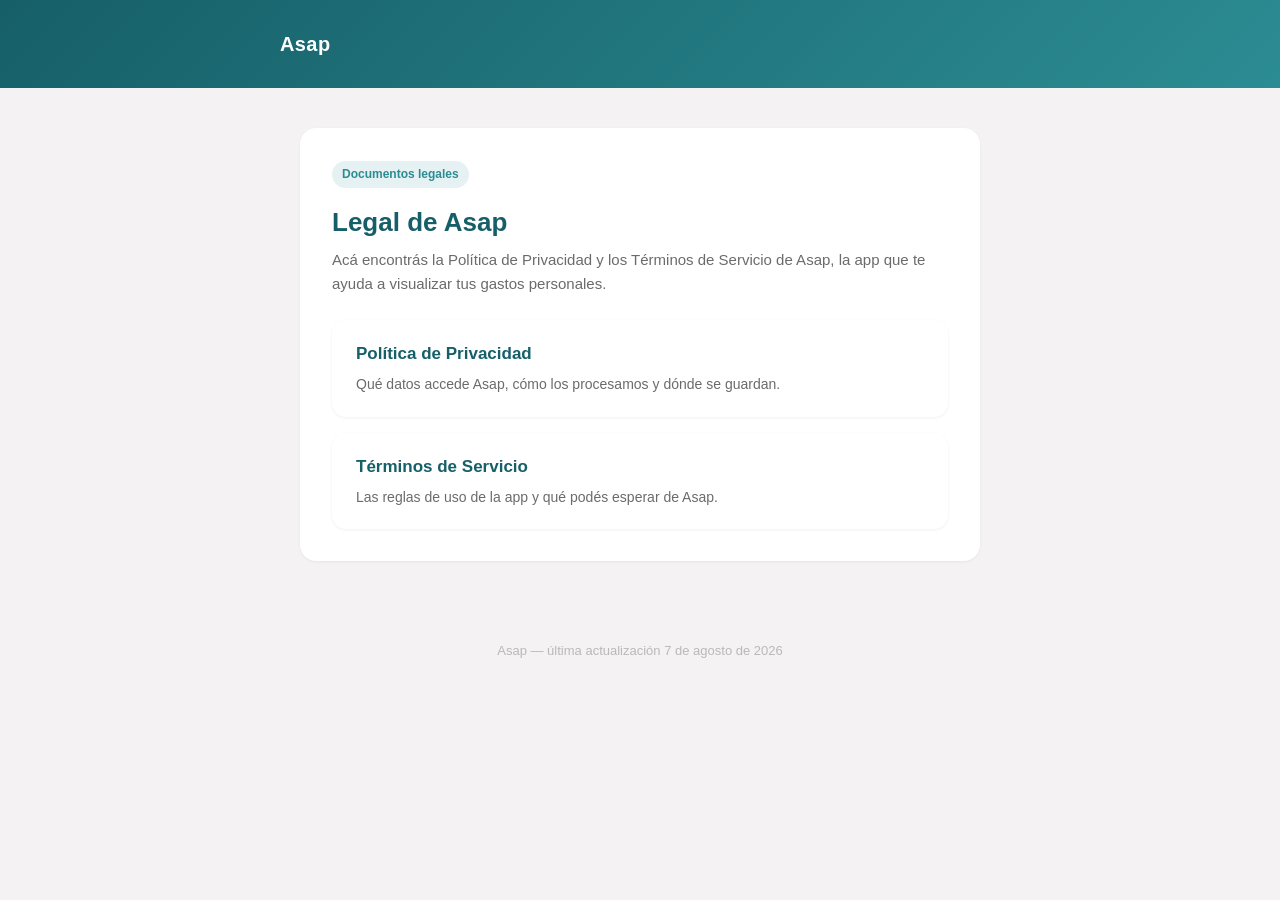
==== index.html @ d40ad3cb "Sitio inicial: Política de Privacidad y Términos de Servicio de Asap" ====
<!doctype html>
<html lang="es">
<head>
<meta charset="utf-8">
<meta name="viewport" content="width=device-width, initial-scale=1">
<title>Asap — Legal</title>
<meta name="description" content="Política de Privacidad y Términos de Servicio de Asap.">
<link rel="stylesheet" href="style.css">
</head>
<body>
<header>
  <div class="inner">
    <a class="brand" href="./">Asap</a>
  </div>
</header>
<main>
  <div class="card">
    <span class="badge">Documentos legales</span>
    <h1>Legal de Asap</h1>
    <p style="color:var(--graphite)">Acá encontrás la Política de Privacidad y los Términos de Servicio de Asap, la app que te ayuda a visualizar tus gastos personales.</p>
    <div class="index-links">
      <a class="tile" href="privacy-policy.html">
        <span class="title">Política de Privacidad</span>
        <span class="desc">Qué datos accede Asap, cómo los procesamos y dónde se guardan.</span>
      </a>
      <a class="tile" href="terms-of-service.html">
        <span class="title">Términos de Servicio</span>
        <span class="desc">Las reglas de uso de la app y qué podés esperar de Asap.</span>
      </a>
    </div>
  </div>
</main>
<footer>
  Asap — última actualización 7 de agosto de 2026
</footer>
</body>
</html>
---- style.css ----
:root {
  --primary: #165F68;
  --lagoon: #2C8C93;
  --linen: #F4F2F2;
  --onyx: #1A1A1A;
  --graphite: #6B6B6B;
  --pumice: #B9B9B9;
  --pearl: #EBEAEB;
  --white: #FFFFFF;
}

* {
  box-sizing: border-box;
}

body {
  margin: 0;
  background: var(--linen);
  color: var(--onyx);
  font-family: -apple-system, BlinkMacSystemFont, 'Segoe UI', Roboto, Helvetica, Arial, sans-serif;
  line-height: 1.6;
}

header {
  background: linear-gradient(135deg, var(--primary), var(--lagoon));
  color: var(--white);
  padding: 28px 20px;
}

header .inner {
  max-width: 720px;
  margin: 0 auto;
  display: flex;
  align-items: center;
  justify-content: space-between;
  flex-wrap: wrap;
  gap: 12px;
}

header .brand {
  font-size: 20px;
  font-weight: 700;
  letter-spacing: 0.02em;
  text-decoration: none;
  color: var(--white);
}

header nav a {
  color: var(--white);
  text-decoration: none;
  font-size: 14px;
  opacity: 0.9;
  margin-left: 18px;
}

header nav a:hover {
  opacity: 1;
  text-decoration: underline;
}

main {
  max-width: 720px;
  margin: 0 auto;
  padding: 40px 20px 80px;
}

.card {
  background: var(--white);
  border-radius: 16px;
  padding: 32px;
  box-shadow: 0 1px 3px rgba(0, 0, 0, 0.06);
}

.meta {
  color: var(--graphite);
  font-size: 13px;
  margin-bottom: 28px;
  padding-bottom: 20px;
  border-bottom: 1px solid var(--pearl);
}

h1 {
  font-size: 26px;
  margin: 0 0 4px;
  color: var(--primary);
}

h2 {
  font-size: 18px;
  color: var(--primary);
  margin-top: 36px;
  margin-bottom: 10px;
}

p, li {
  color: var(--onyx);
  font-size: 15px;
}

p {
  margin: 0 0 14px;
}

ul {
  margin: 0 0 14px;
  padding-left: 20px;
}

li {
  margin-bottom: 6px;
}

a {
  color: var(--primary);
}

strong {
  color: var(--onyx);
}

.callout {
  background: var(--linen);
  border-left: 3px solid var(--lagoon);
  border-radius: 8px;
  padding: 14px 18px;
  font-size: 14px;
  color: var(--graphite);
  margin: 0 0 20px;
}

.badge {
  display: inline-block;
  font-size: 12px;
  font-weight: 600;
  color: var(--lagoon);
  background: rgba(44, 140, 147, 0.12);
  padding: 4px 10px;
  border-radius: 999px;
  margin-bottom: 14px;
}

footer {
  max-width: 720px;
  margin: 0 auto;
  padding: 0 20px 60px;
  color: var(--pumice);
  font-size: 13px;
  text-align: center;
}

footer a {
  color: var(--graphite);
}

.index-links {
  display: grid;
  gap: 16px;
  margin-top: 24px;
}

.index-links a.tile {
  display: block;
  background: var(--white);
  border-radius: 14px;
  padding: 20px 24px;
  text-decoration: none;
  box-shadow: 0 1px 3px rgba(0, 0, 0, 0.06);
  transition: transform 0.15s ease;
}

.index-links a.tile:hover {
  transform: translateY(-2px);
}

.index-links a.tile .title {
  color: var(--primary);
  font-weight: 700;
  font-size: 17px;
  display: block;
  margin-bottom: 4px;
}

.index-links a.tile .desc {
  color: var(--graphite);
  font-size: 14px;
}
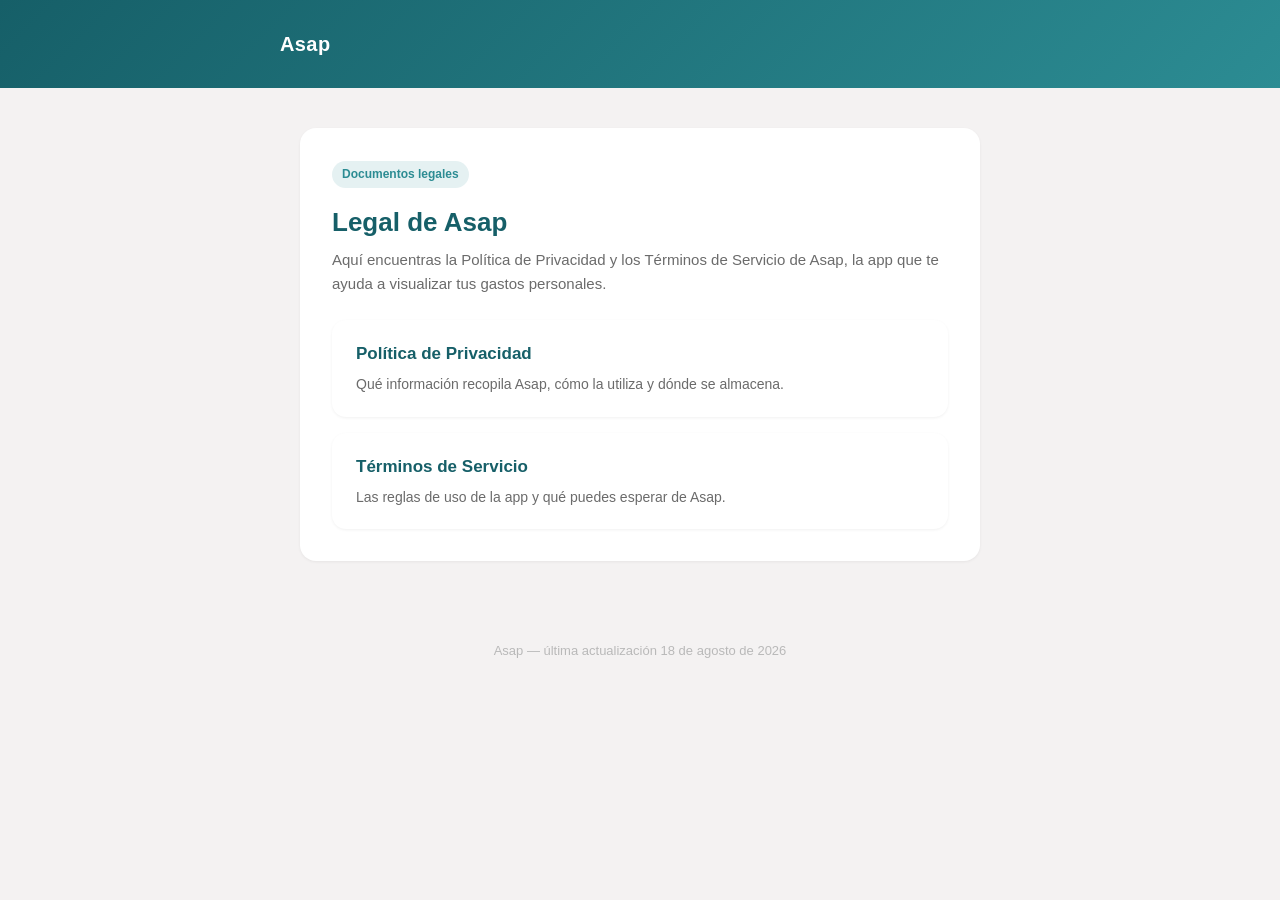
==== commit 51149476: "Reescribir en tono corporativo y tuteo; corregir sincronizacion de cuenta ya activa La Politica de P" ====
--- a/index.html
+++ b/index.html
@@ -17,21 +17,21 @@
   <div class="card">
     <span class="badge">Documentos legales</span>
     <h1>Legal de Asap</h1>
-    <p style="color:var(--graphite)">Acá encontrás la Política de Privacidad y los Términos de Servicio de Asap, la app que te ayuda a visualizar tus gastos personales.</p>
+    <p style="color:var(--graphite)">Aquí encuentras la Política de Privacidad y los Términos de Servicio de Asap, la app que te ayuda a visualizar tus gastos personales.</p>
     <div class="index-links">
       <a class="tile" href="privacy-policy.html">
         <span class="title">Política de Privacidad</span>
-        <span class="desc">Qué datos accede Asap, cómo los procesamos y dónde se guardan.</span>
+        <span class="desc">Qué información recopila Asap, cómo la utiliza y dónde se almacena.</span>
       </a>
       <a class="tile" href="terms-of-service.html">
         <span class="title">Términos de Servicio</span>
-        <span class="desc">Las reglas de uso de la app y qué podés esperar de Asap.</span>
+        <span class="desc">Las reglas de uso de la app y qué puedes esperar de Asap.</span>
       </a>
     </div>
   </div>
 </main>
 <footer>
-  Asap — última actualización 7 de agosto de 2026
+  Asap — última actualización 18 de agosto de 2026
 </footer>
 </body>
 </html>
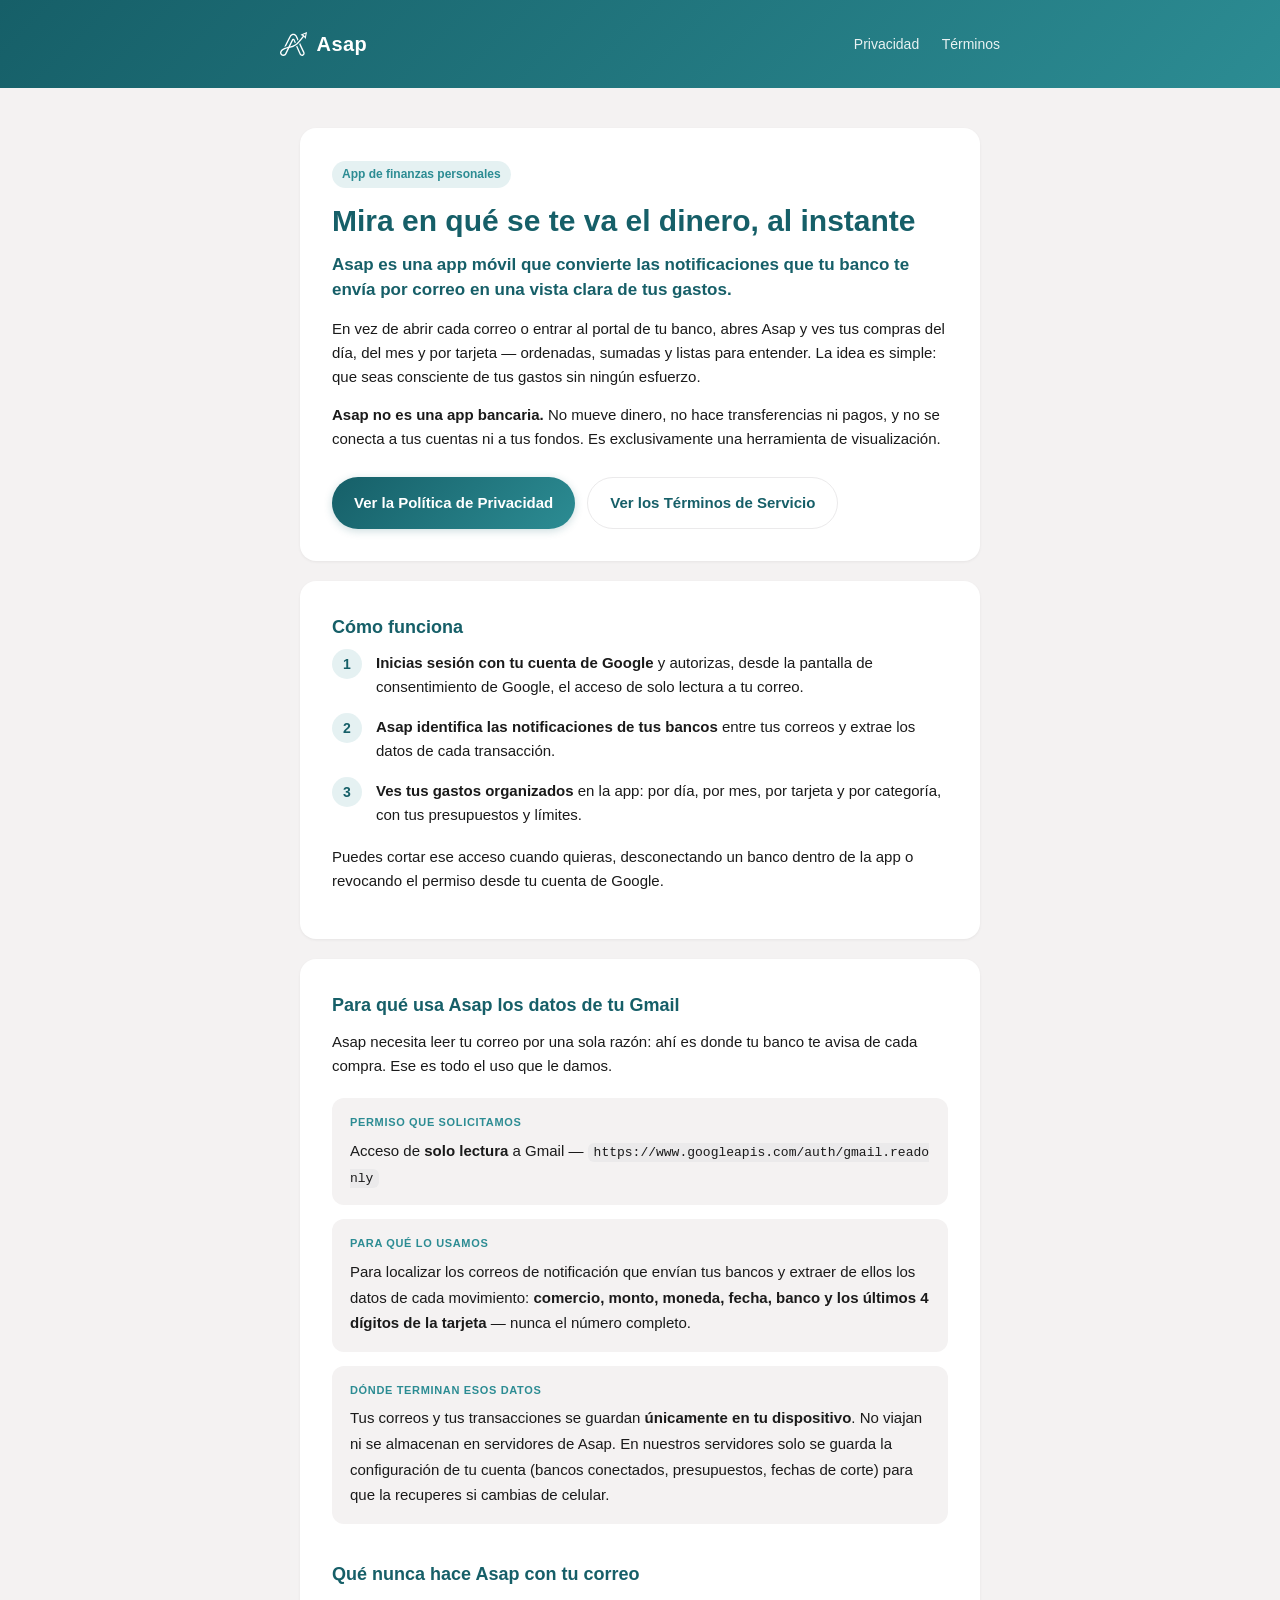
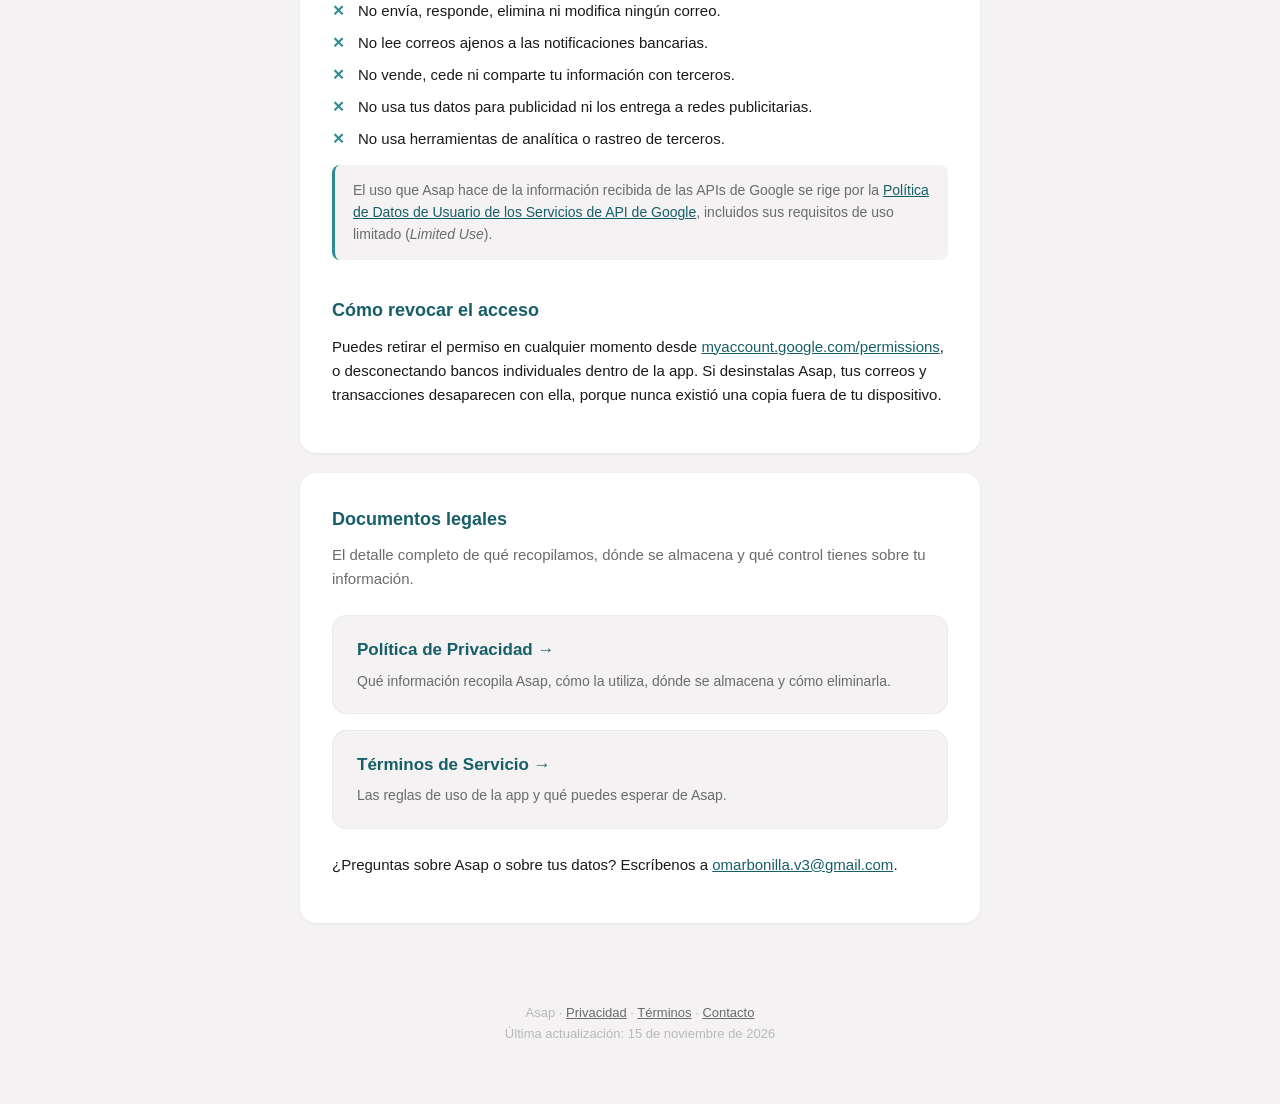
==== commit 80340efb: "Convertir el index en homepage de la app para la verificacion de Google La pantalla de inicio era so" ====
--- a/index.html
+++ b/index.html
@@ -3,35 +3,105 @@
 <head>
 <meta charset="utf-8">
 <meta name="viewport" content="width=device-width, initial-scale=1">
-<title>Asap — Legal</title>
-<meta name="description" content="Política de Privacidad y Términos de Servicio de Asap.">
+<title>Asap — Mira tus gastos al instante</title>
+<meta name="description" content="Asap es una app móvil que lee las notificaciones que tu banco te envía por correo y te muestra tus gastos de forma clara. No mueve dinero: solo te deja ver en qué se te va.">
+<link rel="canonical" href="https://omarbonillav3.github.io/asap-legal/">
+<link rel="icon" href="asap-logo.svg" type="image/svg+xml">
 <link rel="stylesheet" href="style.css">
 </head>
 <body>
 <header>
   <div class="inner">
-    <a class="brand" href="./">Asap</a>
+    <a class="brand" href="./">
+      <img class="logo" src="asap-logo.svg" alt="">
+      <span>Asap</span>
+    </a>
+    <nav>
+      <a href="privacy-policy.html">Privacidad</a>
+      <a href="terms-of-service.html">Términos</a>
+    </nav>
   </div>
 </header>
+
 <main>
+  <div class="card hero">
+    <span class="badge">App de finanzas personales</span>
+    <h1 class="card-title">Mira en qué se te va el dinero, al instante</h1>
+    <p class="tagline">Asap es una app móvil que convierte las notificaciones que tu banco te envía por correo en una vista clara de tus gastos.</p>
+    <p>En vez de abrir cada correo o entrar al portal de tu banco, abres Asap y ves tus compras del día, del mes y por tarjeta — ordenadas, sumadas y listas para entender. La idea es simple: que seas consciente de tus gastos sin ningún esfuerzo.</p>
+    <p><strong>Asap no es una app bancaria.</strong> No mueve dinero, no hace transferencias ni pagos, y no se conecta a tus cuentas ni a tus fondos. Es exclusivamente una herramienta de visualización.</p>
+    <div class="btn-row">
+      <a class="btn btn-primary" href="privacy-policy.html">Ver la Política de Privacidad</a>
+      <a class="btn btn-secondary" href="terms-of-service.html">Ver los Términos de Servicio</a>
+    </div>
+  </div>
+
   <div class="card">
-    <span class="badge">Documentos legales</span>
-    <h1>Legal de Asap</h1>
-    <p style="color:var(--graphite)">Aquí encuentras la Política de Privacidad y los Términos de Servicio de Asap, la app que te ayuda a visualizar tus gastos personales.</p>
+    <h2 class="card-title">Cómo funciona</h2>
+    <ol class="steps">
+      <li><strong>Inicias sesión con tu cuenta de Google</strong> y autorizas, desde la pantalla de consentimiento de Google, el acceso de solo lectura a tu correo.</li>
+      <li><strong>Asap identifica las notificaciones de tus bancos</strong> entre tus correos y extrae los datos de cada transacción.</li>
+      <li><strong>Ves tus gastos organizados</strong> en la app: por día, por mes, por tarjeta y por categoría, con tus presupuestos y límites.</li>
+    </ol>
+    <p>Puedes cortar ese acceso cuando quieras, desconectando un banco dentro de la app o revocando el permiso desde tu cuenta de Google.</p>
+  </div>
+
+  <div class="card">
+    <h2 class="card-title">Para qué usa Asap los datos de tu Gmail</h2>
+    <p>Asap necesita leer tu correo por una sola razón: ahí es donde tu banco te avisa de cada compra. Ese es todo el uso que le damos.</p>
+
+    <div class="data-grid">
+      <div class="data-item">
+        <span class="label">Permiso que solicitamos</span>
+        <span class="value">Acceso de <strong>solo lectura</strong> a Gmail — <code class="scope">https://www.googleapis.com/auth/gmail.readonly</code></span>
+      </div>
+      <div class="data-item">
+        <span class="label">Para qué lo usamos</span>
+        <span class="value">Para localizar los correos de notificación que envían tus bancos y extraer de ellos los datos de cada movimiento: <strong>comercio, monto, moneda, fecha, banco y los últimos 4 dígitos de la tarjeta</strong> — nunca el número completo.</span>
+      </div>
+      <div class="data-item">
+        <span class="label">Dónde terminan esos datos</span>
+        <span class="value">Tus correos y tus transacciones se guardan <strong>únicamente en tu dispositivo</strong>. No viajan ni se almacenan en servidores de Asap. En nuestros servidores solo se guarda la configuración de tu cuenta (bancos conectados, presupuestos, fechas de corte) para que la recuperes si cambias de celular.</span>
+      </div>
+    </div>
+
+    <h2>Qué nunca hace Asap con tu correo</h2>
+    <ul class="list-no">
+      <li>No envía, responde, elimina ni modifica ningún correo.</li>
+      <li>No lee correos ajenos a las notificaciones bancarias.</li>
+      <li>No vende, cede ni comparte tu información con terceros.</li>
+      <li>No usa tus datos para publicidad ni los entrega a redes publicitarias.</li>
+      <li>No usa herramientas de analítica o rastreo de terceros.</li>
+    </ul>
+
+    <div class="callout">
+      El uso que Asap hace de la información recibida de las APIs de Google se rige por la <a href="https://developers.google.com/terms/api-services-user-data-policy" target="_blank" rel="noopener">Política de Datos de Usuario de los Servicios de API de Google</a>, incluidos sus requisitos de uso limitado (<em>Limited Use</em>).
+    </div>
+
+    <h2>Cómo revocar el acceso</h2>
+    <p>Puedes retirar el permiso en cualquier momento desde <a href="https://myaccount.google.com/permissions" target="_blank" rel="noopener">myaccount.google.com/permissions</a>, o desconectando bancos individuales dentro de la app. Si desinstalas Asap, tus correos y transacciones desaparecen con ella, porque nunca existió una copia fuera de tu dispositivo.</p>
+  </div>
+
+  <div class="card">
+    <h2 class="card-title">Documentos legales</h2>
+    <p style="color:var(--graphite)">El detalle completo de qué recopilamos, dónde se almacena y qué control tienes sobre tu información.</p>
     <div class="index-links">
       <a class="tile" href="privacy-policy.html">
-        <span class="title">Política de Privacidad</span>
-        <span class="desc">Qué información recopila Asap, cómo la utiliza y dónde se almacena.</span>
+        <span class="title">Política de Privacidad →</span>
+        <span class="desc">Qué información recopila Asap, cómo la utiliza, dónde se almacena y cómo eliminarla.</span>
       </a>
       <a class="tile" href="terms-of-service.html">
-        <span class="title">Términos de Servicio</span>
+        <span class="title">Términos de Servicio →</span>
         <span class="desc">Las reglas de uso de la app y qué puedes esperar de Asap.</span>
       </a>
     </div>
+    <p style="margin-top:24px">¿Preguntas sobre Asap o sobre tus datos? Escríbenos a <a href="mailto:omarbonilla.v3@gmail.com">omarbonilla.v3@gmail.com</a>.</p>
   </div>
 </main>
+
 <footer>
-  Asap — última actualización 18 de agosto de 2026
+  Asap · <a href="privacy-policy.html">Privacidad</a> · <a href="terms-of-service.html">Términos</a> · <a href="mailto:omarbonilla.v3@gmail.com">Contacto</a>
+  <br>Última actualización: 15 de noviembre de 2026
 </footer>
 </body>
 </html>
--- a/style.css
+++ b/style.css
@@ -184,3 +184,198 @@
   color: var(--graphite);
   font-size: 14px;
 }
+
+header .brand {
+  display: inline-flex;
+  align-items: center;
+  gap: 10px;
+}
+
+.logo {
+  height: 24px;
+  width: auto;
+  display: block;
+}
+
+main .card + .card {
+  margin-top: 20px;
+}
+
+.card-title {
+  margin-top: 0;
+}
+
+.hero h1 {
+  font-size: 30px;
+  line-height: 1.25;
+  margin-bottom: 12px;
+}
+
+.hero .tagline {
+  font-size: 17px;
+  color: var(--primary);
+  font-weight: 600;
+  line-height: 1.5;
+}
+
+.btn-row {
+  display: flex;
+  flex-wrap: wrap;
+  gap: 12px;
+  margin-top: 26px;
+}
+
+.btn {
+  display: inline-flex;
+  align-items: center;
+  justify-content: center;
+  padding: 13px 22px;
+  border-radius: 999px;
+  font-size: 15px;
+  font-weight: 600;
+  text-decoration: none;
+  transition: transform 0.15s ease, box-shadow 0.15s ease;
+}
+
+.btn-primary {
+  background: linear-gradient(135deg, var(--primary), var(--lagoon));
+  color: var(--white);
+  box-shadow: 0 2px 8px rgba(22, 95, 104, 0.22);
+}
+
+.btn-secondary {
+  background: var(--white);
+  color: var(--primary);
+  border: 1px solid var(--pearl);
+}
+
+.btn:hover {
+  transform: translateY(-1px);
+  box-shadow: 0 6px 16px rgba(22, 95, 104, 0.18);
+}
+
+.btn:focus-visible {
+  outline: 2px solid var(--lagoon);
+  outline-offset: 3px;
+}
+
+.steps {
+  list-style: none;
+  padding: 0;
+  margin: 0 0 18px;
+  counter-reset: step;
+  display: flex;
+  flex-direction: column;
+  gap: 16px;
+}
+
+.steps li {
+  counter-increment: step;
+  position: relative;
+  padding-left: 44px;
+  min-height: 30px;
+  margin: 0;
+}
+
+.steps li::before {
+  content: counter(step);
+  position: absolute;
+  left: 0;
+  top: -2px;
+  width: 30px;
+  height: 30px;
+  border-radius: 50%;
+  background: rgba(44, 140, 147, 0.12);
+  color: var(--primary);
+  font-weight: 700;
+  font-size: 14px;
+  display: flex;
+  align-items: center;
+  justify-content: center;
+}
+
+.data-grid {
+  display: grid;
+  gap: 14px;
+  margin: 20px 0 4px;
+}
+
+.data-item {
+  background: var(--linen);
+  border-radius: 12px;
+  padding: 16px 18px;
+}
+
+.data-item .label {
+  display: block;
+  font-size: 11px;
+  font-weight: 700;
+  letter-spacing: 0.06em;
+  text-transform: uppercase;
+  color: var(--lagoon);
+  margin-bottom: 6px;
+}
+
+.data-item .value {
+  font-size: 15px;
+}
+
+.scope {
+  font-family: ui-monospace, SFMono-Regular, Menlo, monospace;
+  font-size: 13px;
+  background: var(--pearl);
+  padding: 2px 6px;
+  border-radius: 6px;
+  word-break: break-all;
+}
+
+.list-no {
+  list-style: none;
+  padding: 0;
+  margin: 0 0 14px;
+  display: grid;
+  gap: 8px;
+}
+
+.list-no li {
+  position: relative;
+  padding-left: 26px;
+  margin: 0;
+}
+
+.list-no li::before {
+  content: "✕";
+  position: absolute;
+  left: 0;
+  top: 0;
+  color: var(--lagoon);
+  font-weight: 700;
+}
+
+footer br {
+  line-height: 2.4;
+}
+
+@media (max-width: 480px) {
+  .card {
+    padding: 24px 20px;
+  }
+
+  .hero h1 {
+    font-size: 26px;
+  }
+
+  .btn {
+    width: 100%;
+  }
+}
+
+.card .index-links a.tile {
+  background: var(--linen);
+  border: 1px solid var(--pearl);
+  box-shadow: none;
+}
+
+.card .index-links a.tile:hover {
+  border-color: var(--lagoon);
+}
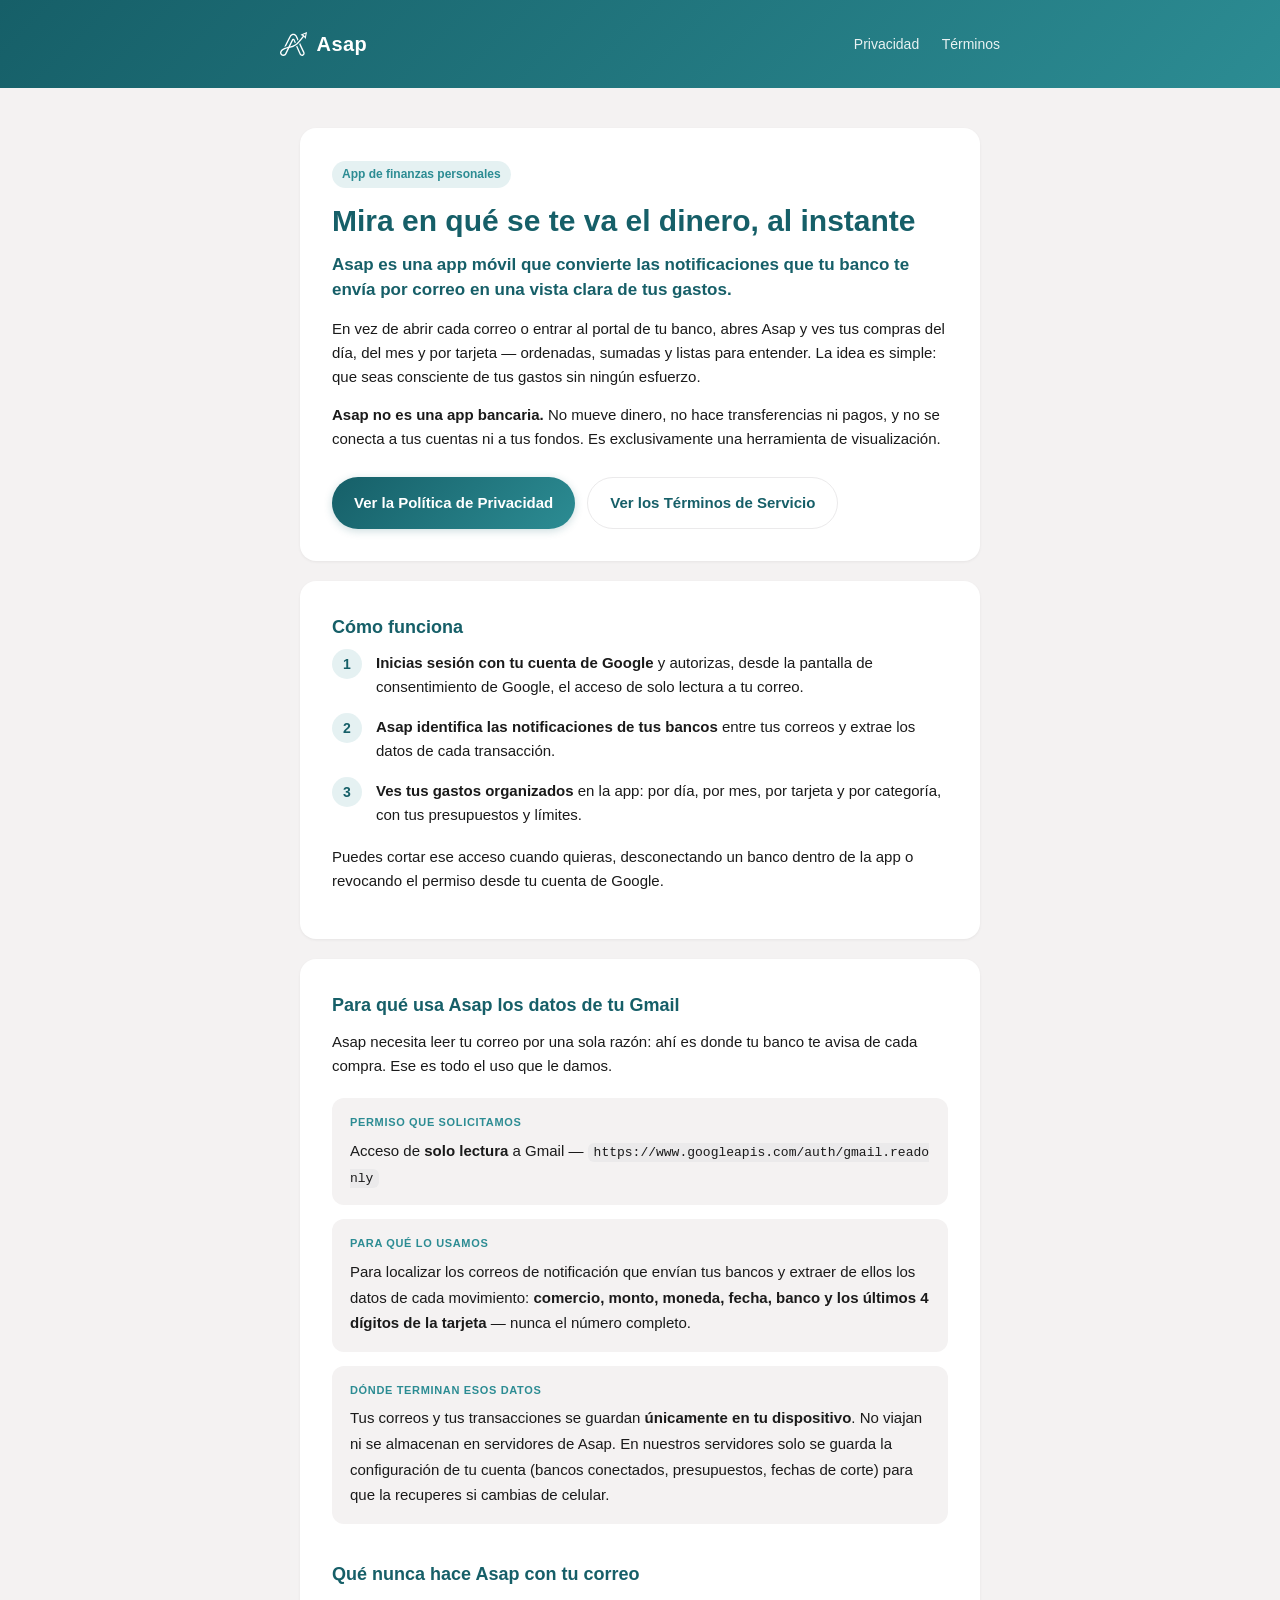
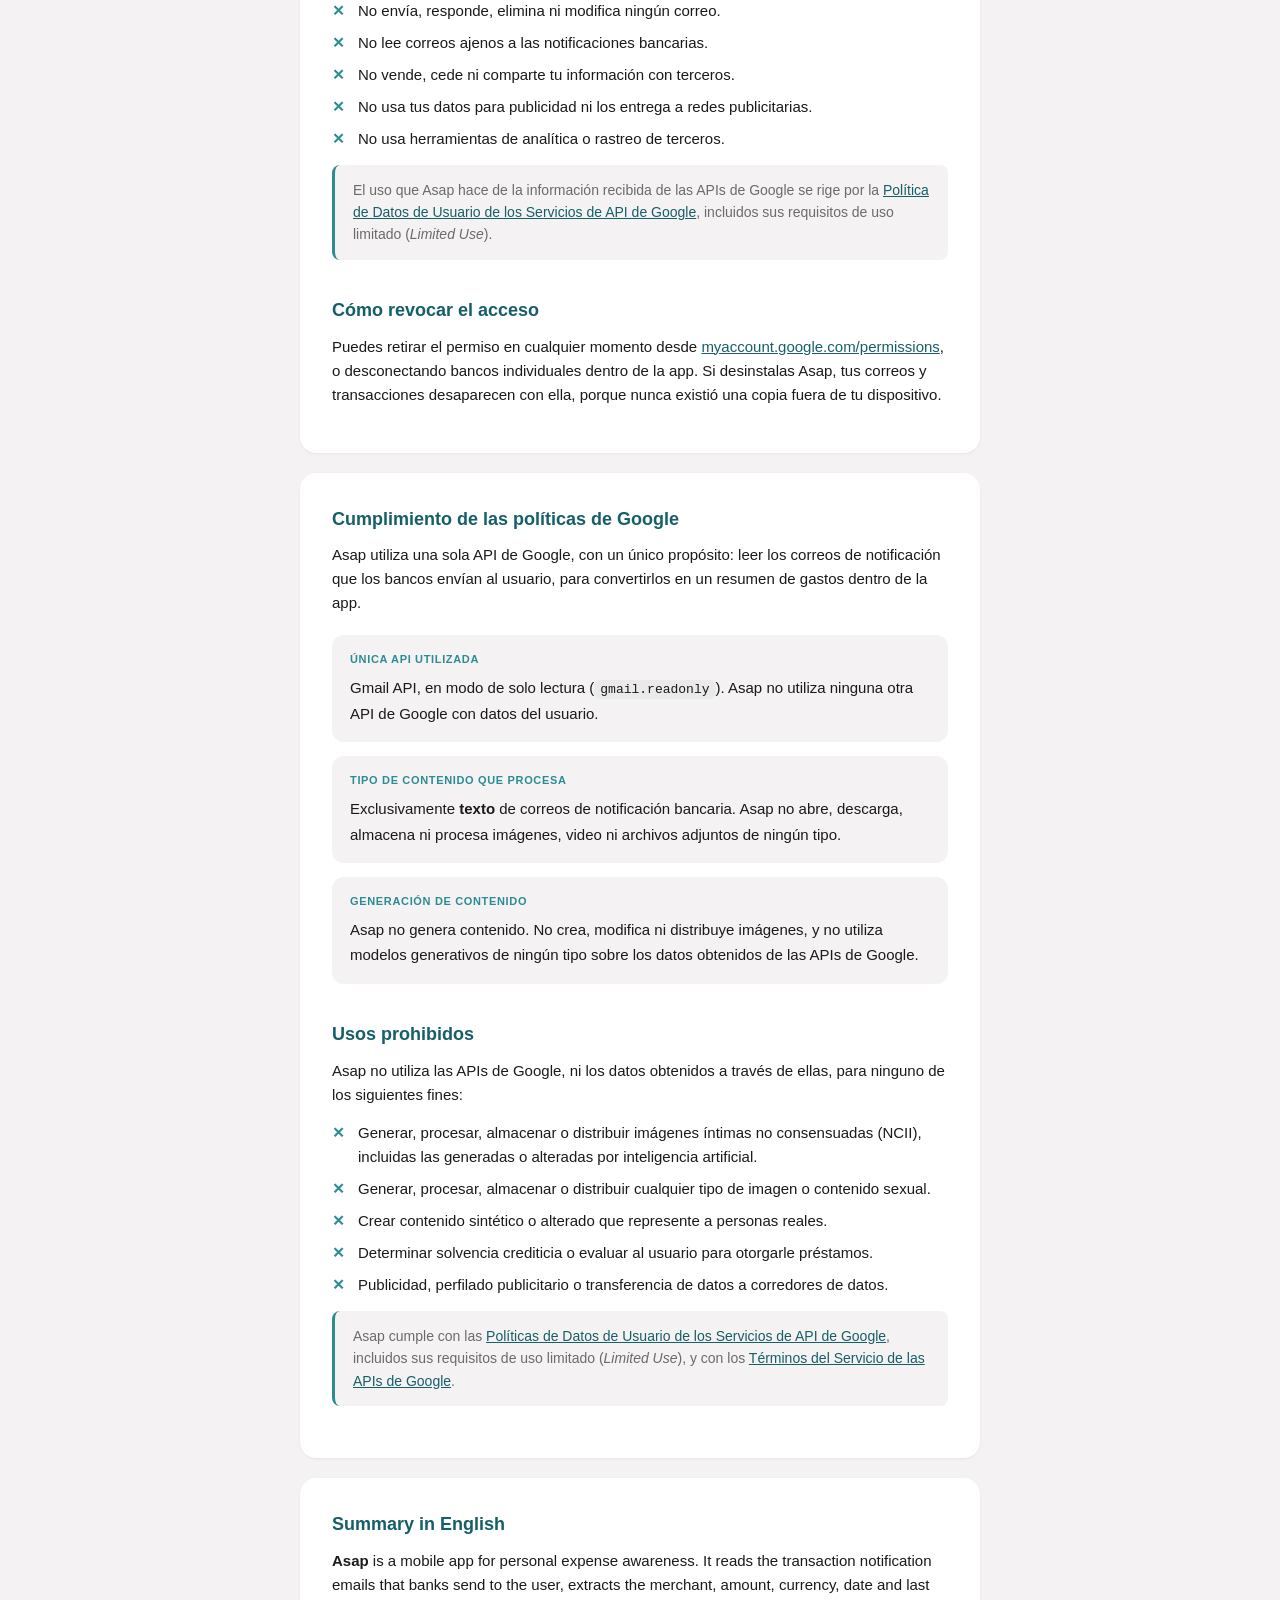
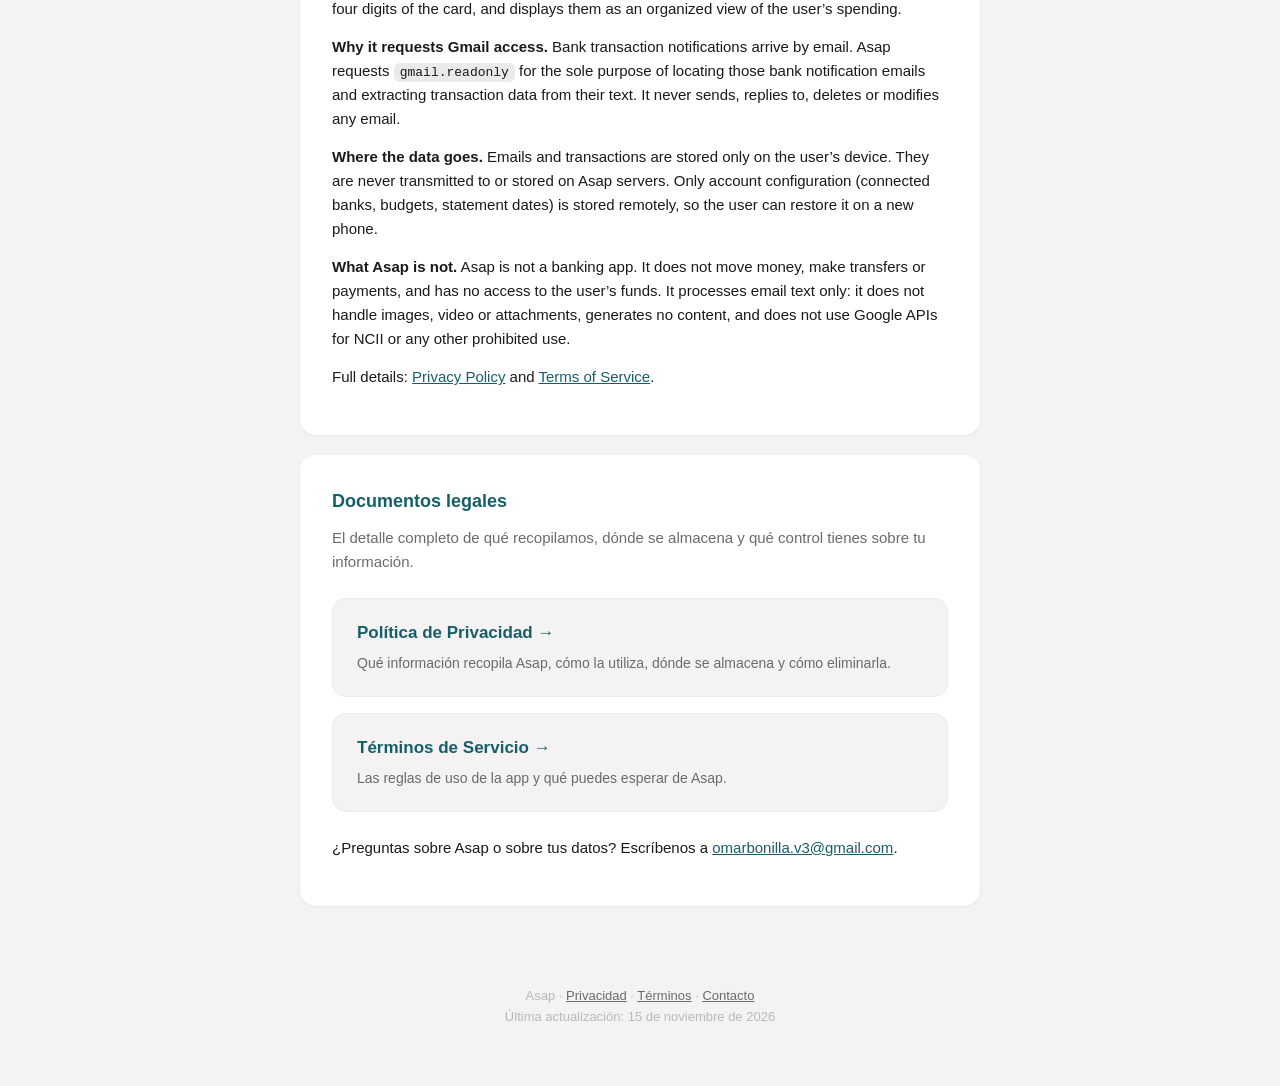
==== commit 06937fff: "Declarar cumplimiento de politicas de Google y resumir en ingles Agrega dos secciones a la homepage " ====
--- a/index.html
+++ b/index.html
@@ -83,6 +83,49 @@
   </div>
 
   <div class="card">
+    <h2 class="card-title">Cumplimiento de las políticas de Google</h2>
+    <p>Asap utiliza una sola API de Google, con un único propósito: leer los correos de notificación que los bancos envían al usuario, para convertirlos en un resumen de gastos dentro de la app.</p>
+
+    <div class="data-grid">
+      <div class="data-item">
+        <span class="label">Única API utilizada</span>
+        <span class="value">Gmail API, en modo de solo lectura (<code class="scope">gmail.readonly</code>). Asap no utiliza ninguna otra API de Google con datos del usuario.</span>
+      </div>
+      <div class="data-item">
+        <span class="label">Tipo de contenido que procesa</span>
+        <span class="value">Exclusivamente <strong>texto</strong> de correos de notificación bancaria. Asap no abre, descarga, almacena ni procesa imágenes, video ni archivos adjuntos de ningún tipo.</span>
+      </div>
+      <div class="data-item">
+        <span class="label">Generación de contenido</span>
+        <span class="value">Asap no genera contenido. No crea, modifica ni distribuye imágenes, y no utiliza modelos generativos de ningún tipo sobre los datos obtenidos de las APIs de Google.</span>
+      </div>
+    </div>
+
+    <h2>Usos prohibidos</h2>
+    <p>Asap no utiliza las APIs de Google, ni los datos obtenidos a través de ellas, para ninguno de los siguientes fines:</p>
+    <ul class="list-no">
+      <li>Generar, procesar, almacenar o distribuir imágenes íntimas no consensuadas (NCII), incluidas las generadas o alteradas por inteligencia artificial.</li>
+      <li>Generar, procesar, almacenar o distribuir cualquier tipo de imagen o contenido sexual.</li>
+      <li>Crear contenido sintético o alterado que represente a personas reales.</li>
+      <li>Determinar solvencia crediticia o evaluar al usuario para otorgarle préstamos.</li>
+      <li>Publicidad, perfilado publicitario o transferencia de datos a corredores de datos.</li>
+    </ul>
+
+    <div class="callout">
+      Asap cumple con las <a href="https://developers.google.com/terms/api-services-user-data-policy" target="_blank" rel="noopener">Políticas de Datos de Usuario de los Servicios de API de Google</a>, incluidos sus requisitos de uso limitado (<em>Limited Use</em>), y con los <a href="https://developers.google.com/terms" target="_blank" rel="noopener">Términos del Servicio de las APIs de Google</a>.
+    </div>
+  </div>
+
+  <div class="card">
+    <h2 class="card-title">Summary in English</h2>
+    <p><strong>Asap</strong> is a mobile app for personal expense awareness. It reads the transaction notification emails that banks send to the user, extracts the merchant, amount, currency, date and last four digits of the card, and displays them as an organized view of the user&rsquo;s spending.</p>
+    <p><strong>Why it requests Gmail access.</strong> Bank transaction notifications arrive by email. Asap requests <code class="scope">gmail.readonly</code> for the sole purpose of locating those bank notification emails and extracting transaction data from their text. It never sends, replies to, deletes or modifies any email.</p>
+    <p><strong>Where the data goes.</strong> Emails and transactions are stored only on the user&rsquo;s device. They are never transmitted to or stored on Asap servers. Only account configuration (connected banks, budgets, statement dates) is stored remotely, so the user can restore it on a new phone.</p>
+    <p><strong>What Asap is not.</strong> Asap is not a banking app. It does not move money, make transfers or payments, and has no access to the user&rsquo;s funds. It processes email text only: it does not handle images, video or attachments, generates no content, and does not use Google APIs for NCII or any other prohibited use.</p>
+    <p>Full details: <a href="privacy-policy.html">Privacy Policy</a> and <a href="terms-of-service.html">Terms of Service</a>.</p>
+  </div>
+
+  <div class="card">
     <h2 class="card-title">Documentos legales</h2>
     <p style="color:var(--graphite)">El detalle completo de qué recopilamos, dónde se almacena y qué control tienes sobre tu información.</p>
     <div class="index-links">
